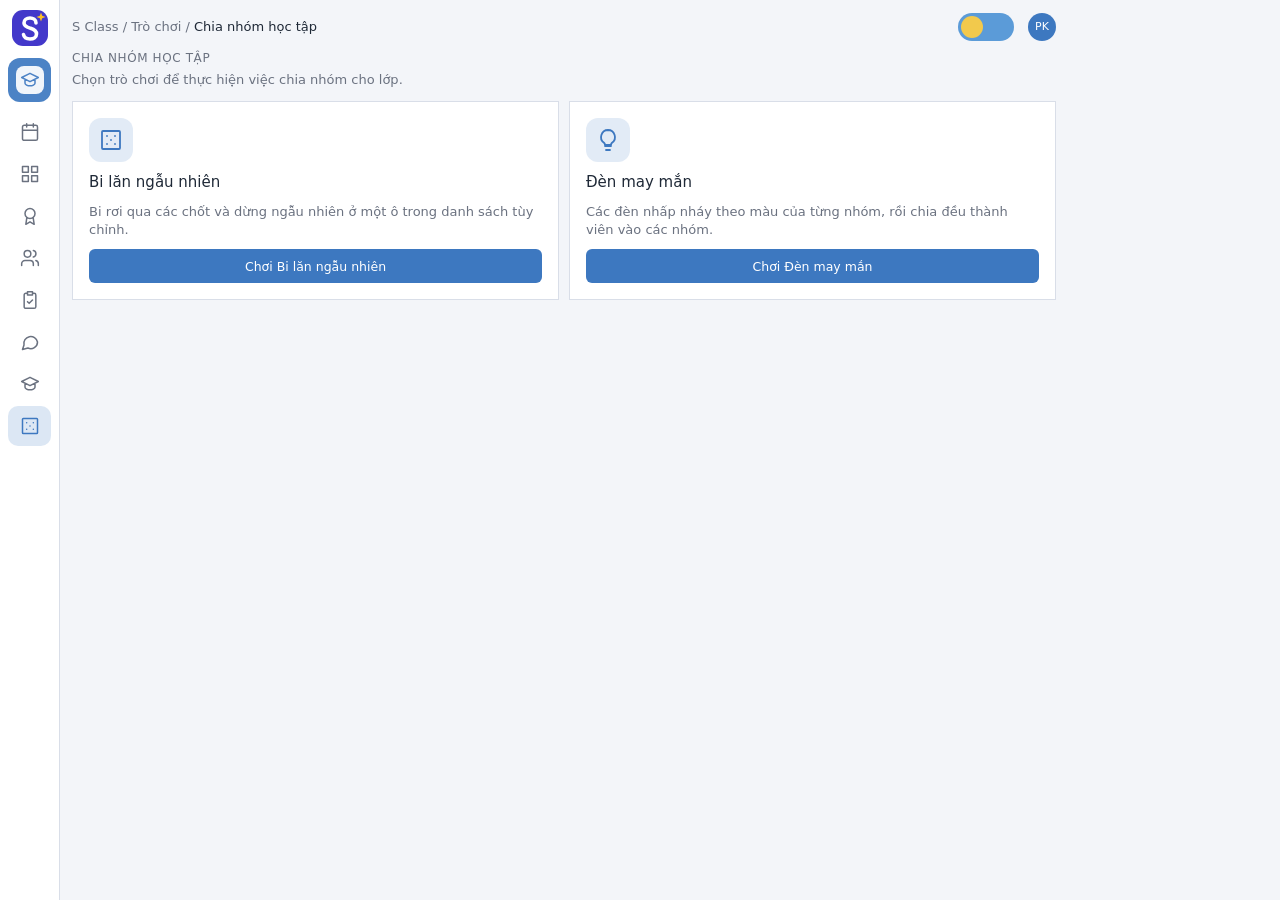
==== chia_nhom.html @ 6516e872 "test trang chia nhóm học tập" ====
<!DOCTYPE html>
<html lang="vi">
<head>
<meta charset="utf-8">
<meta name="viewport" content="width=device-width, initial-scale=1, viewport-fit=cover">
<title>Chia nhóm học tập · S Class</title>
<style>
:root{box-sizing:border-box;padding-top:env(safe-area-inset-top,0px);padding-bottom:env(safe-area-inset-bottom,0px)}
*{box-sizing:border-box}
body{margin:0;background:#F3F5F9}
.app{--acc:#3D78C0;--bg:#F3F5F9;--pn:#fff;--tx:#1F2937;--mu:#6B7280;--bd:#D9DEE8;--sb:#fff;--hdr:#EDF0F6;min-height:100vh;background:var(--bg);color:var(--tx);font:13px/1.4 ui-sans-serif,system-ui,-apple-system,"Segoe UI",Roboto,sans-serif;transition:background .35s,color .35s}
.app[data-theme=dark]{--bg:#0E1320;--pn:#18202F;--tx:#E8EBF2;--mu:#9AA3B5;--bd:#2D3750;--sb:#131A29;--hdr:#202A3F}
svg.i{width:20px;height:20px;flex:none;fill:none;stroke:currentColor;stroke-width:1.8;stroke-linecap:round;stroke-linejoin:round}
.sb{position:fixed;left:0;top:0;bottom:0;width:60px;background:var(--sb);border-right:.5px solid var(--bd);transition:width .25s ease,background .35s;overflow:hidden;z-index:6;white-space:nowrap;padding-top:env(safe-area-inset-top,0px)}
.sb:hover{width:244px}
.lbl{opacity:0;transition:opacity .15s}.sb:hover .lbl{opacity:1;transition:opacity .25s .08s}
.brand{display:flex;align-items:center;gap:10px;height:56px;padding:0 10px}.brand b{font-size:17px;font-weight:500}
.cls{position:relative;margin:2px 8px 10px;height:44px;border-radius:12px;overflow:hidden;background:var(--acc);transition:height .25s ease,background .35s;color:#fff}
.sb:hover .cls{height:70px}
.cls::after{content:"";position:absolute;right:-20px;top:-30px;width:90px;height:90px;border-radius:50%;background:#fff;opacity:.08}
.clogo{position:absolute;left:8px;top:8px;width:28px;height:28px;border-radius:8px;background:rgba(255,255,255,.92);display:flex;align-items:center;justify-content:center;color:var(--acc);transition:all .25s}
.sb:hover .clogo{left:12px;top:12px;width:46px;height:46px;border-radius:12px}
.ctt{position:absolute;left:68px;top:24px;font-size:19px;font-weight:500}
.it{display:flex;align-items:center;gap:14px;height:40px;margin:2px 8px;padding:0 12px;border-radius:10px;color:var(--mu);text-decoration:none;transition:background .15s,color .15s}
.it:hover{background:color-mix(in srgb,var(--acc) 10%,transparent);color:var(--tx)}
.it.on{background:color-mix(in srgb,var(--acc) 18%,transparent);color:var(--acc)}
.mn{margin-left:72px;padding:10px 16px 20px 0;max-width:1000px}
.top{display:flex;align-items:center;justify-content:space-between;height:34px}
.crumb{color:var(--mu)}.crumb b{color:var(--tx);font-weight:500}
.tools{display:flex;align-items:center;gap:14px}
.av{width:28px;height:28px;border-radius:50%;background:var(--acc);color:#fff;display:flex;align-items:center;justify-content:center;font-size:11px;font-weight:500}
.tg{position:relative;width:56px;height:28px;padding:0;border:0;border-radius:14px;background:#5B9BD8;cursor:pointer;transition:background .4s}
.tg .k{position:absolute;top:3px;left:3px;width:22px;height:22px;border-radius:50%;background:#F2C94C;transition:transform .4s,background .4s}
.app[data-theme=dark] .tg{background:#1B2338}.app[data-theme=dark] .tg .k{transform:translateX(28px);background:#CBD0DB}
.ttl{font-size:12px;letter-spacing:.6px;color:var(--mu);margin:6px 0 4px;text-transform:uppercase}
.sub{color:var(--mu);margin:0 0 12px}
.grid{display:grid;grid-template-columns:repeat(2,minmax(0,1fr));gap:10px}
.card{display:flex;flex-direction:column;gap:10px;background:var(--pn);border:1px solid var(--bd);padding:16px}
.ico{width:44px;height:44px;border-radius:12px;background:color-mix(in srgb,var(--acc) 15%,transparent);color:var(--acc);display:flex;align-items:center;justify-content:center}
.ico svg.i{width:24px;height:24px}
.card h3{margin:0;font-size:15px;font-weight:500}
.card p{margin:0;color:var(--mu);flex:1}
.btn{display:inline-flex;align-items:center;justify-content:center;height:34px;padding:0 16px;border-radius:6px;background:var(--acc);color:#fff;font-size:12.5px;text-decoration:none}
.btn:hover{filter:brightness(1.08)}
@media(max-width:760px){.grid{grid-template-columns:1fr}.sb{display:none}.mn{margin-left:0;padding:10px 12px 20px}}
</style>
</head>
<body>
<div class="app" id="app" data-theme="light">
<aside class="sb" aria-label="Menu chính">
  <div class="brand">
    <svg width="40" height="40" viewBox="0 0 40 40" style="flex:none" role="img" aria-label="Logo S Class"><rect x="2" y="2" width="36" height="36" rx="11" fill="#4338CA"/><path d="M26 15C26 11.5 23 10 20 10C16.5 10 14 12 14 15C14 18.5 18 19.5 20.5 20.3C24 21.4 26.5 22.8 26.5 26C26.5 29.3 23.5 31 20 31C16.5 31 14 29.3 13.5 26.5" fill="none" stroke="#fff" stroke-width="3.6" stroke-linecap="round"/><path d="M31 4.5L32.2 7.8L35.5 9L32.2 10.2L31 13.5L29.8 10.2L26.5 9L29.8 7.8Z" fill="#FBBF24"/></svg>
    <b class="lbl">S Class</b>
  </div>
  <div class="cls"><div class="clogo" id="clogo"></div><div class="ctt lbl">Lớp 10A5</div></div>
  <nav id="nav"></nav>
</aside>
<main class="mn">
  <div class="top">
    <div class="crumb">S Class / Trò chơi / <b>Chia nhóm học tập</b></div>
    <div class="tools"><button class="tg" id="th" aria-label="Đổi giao diện sáng hoặc tối"><span class="k"></span></button><div class="av">PK</div></div>
  </div>
  <div class="ttl">Chia nhóm học tập</div>
  <p class="sub">Chọn trò chơi để thực hiện việc chia nhóm cho lớp.</p>
  <div class="grid" id="cards"></div>
</main>
</div>
<script>
// Đổi địa chỉ các trò chơi tại đây khi đưa lên website của bạn
const GAMES=[
  {icon:'dice',name:'Bi lăn ngẫu nhiên',desc:'Bi rơi qua các chốt và dừng ngẫu nhiên ở một ô trong danh sách tùy chỉnh.',href:'/game_chia_nhom/bi_lan.html'},
  {icon:'bulb',name:'Đèn may mắn',desc:'Các đèn nhấp nháy theo màu của từng nhóm, rồi chia đều thành viên vào các nhóm.',href:'/game_chia_nhom/den_nhap_nhay.html'}
];
const P={cal:"M8 2v4M16 2v4M3 10h18M5 4h14a2 2 0 0 1 2 2v14a2 2 0 0 1-2 2H5a2 2 0 0 1-2-2V6a2 2 0 0 1 2-2z",grid:"M3 3h7v7H3zM14 3h7v7h-7zM3 14h7v7H3zM14 14h7v7h-7z",award:"M12 15a6 6 0 1 0 0-12 6 6 0 0 0 0 12zM8.2 13.9 7 22l5-3 5 3-1.2-8.1",users:"M16 21v-2a4 4 0 0 0-4-4H6a4 4 0 0 0-4 4v2M9 11a4 4 0 1 0 0-8 4 4 0 0 0 0 8zM22 21v-2a4 4 0 0 0-3-3.9M16 3.1a4 4 0 0 1 0 7.8",clip:"M9 2h6v4H9zM15 4h2a2 2 0 0 1 2 2v14a2 2 0 0 1-2 2H7a2 2 0 0 1-2-2V6a2 2 0 0 1 2-2h2M9 14l2 2 4-4",chat:"M21 12a8 8 0 0 1-11.5 7.2L3 21l1.8-5.5A8 8 0 1 1 21 12z",school:"M2 9l10-5 10 5-10 5zM6 11v5c0 1.5 3 3 6 3s6-1.5 6-3v-5",dice:"M4 3h16a1 1 0 0 1 1 1v16a1 1 0 0 1-1 1H4a1 1 0 0 1-1-1V4a1 1 0 0 1 1-1zM8 8h.01M16 8h.01M8 16h.01M16 16h.01M12 12h.01",bulb:"M9 18h6M10 22h4M12 2a7 7 0 0 0-4 12.7c.6.5 1 1.3 1 2.3h6c0-1 .4-1.8 1-2.3A7 7 0 0 0 12 2z"};
const ic=k=>'<svg class="i" viewBox="0 0 24 24"><path d="'+P[k]+'"/></svg>';
const $=id=>document.getElementById(id),app=$('app');
$('clogo').innerHTML=ic('school');
$('nav').innerHTML=[['cal','Event'],['grid','Class Map'],['award','Class Committee'],['users','Groups'],['clip','Duty Roster'],['chat','Feedback'],['school','Teachers'],['dice','Chia nhóm học tập',1]].map(a=>'<a class="it'+(a[2]?' on':'')+'">'+ic(a[0])+'<span class="lbl">'+a[1]+'</span></a>').join('');
GAMES.forEach(g=>{
  const c=document.createElement('div'),i=document.createElement('div'),h=document.createElement('h3'),p=document.createElement('p'),a=document.createElement('a');
  c.className='card';i.className='ico';i.innerHTML=ic(g.icon);h.textContent=g.name;p.textContent=g.desc;
  a.className='btn';a.textContent='Chơi '+g.name;a.href=g.href;a.target='_blank';a.rel='noopener';
  c.append(i,h,p,a);$('cards').appendChild(c);
});
$('th').onclick=()=>{app.dataset.theme=app.dataset.theme==='dark'?'light':'dark'};
if(matchMedia('(prefers-color-scheme:dark)').matches)app.dataset.theme='dark';
</script>
</body>
</html>
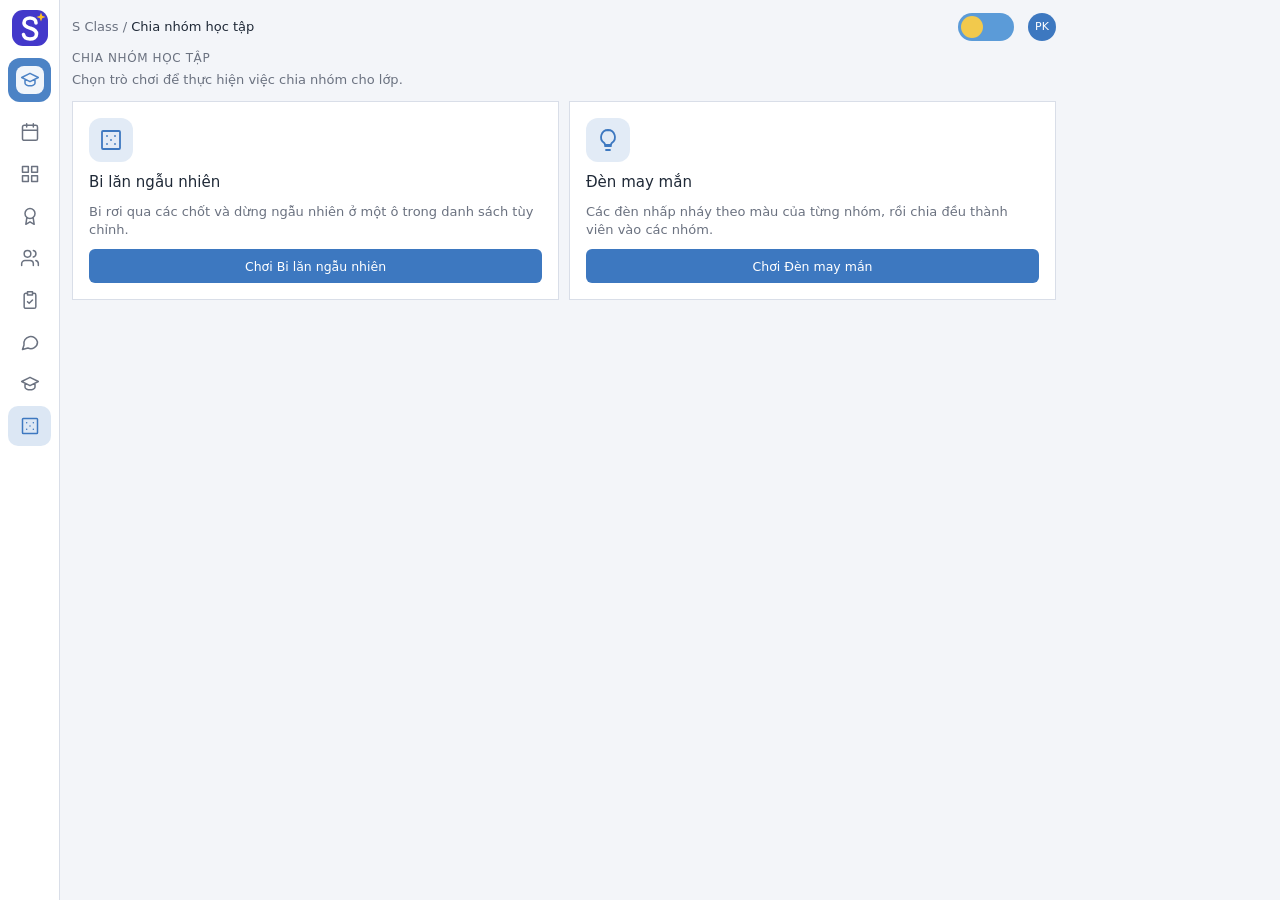
==== commit eaf412cc: "tést chia nhóm lần thứ 10_2" ====
--- a/chia_nhom.html
+++ b/chia_nhom.html
@@ -57,7 +57,7 @@
 </aside>
 <main class="mn">
   <div class="top">
-    <div class="crumb">S Class / Trò chơi / <b>Chia nhóm học tập</b></div>
+    <div class="crumb">S Class / <b>Chia nhóm học tập</b></div>
     <div class="tools"><button class="tg" id="th" aria-label="Đổi giao diện sáng hoặc tối"><span class="k"></span></button><div class="av">PK</div></div>
   </div>
   <div class="ttl">Chia nhóm học tập</div>
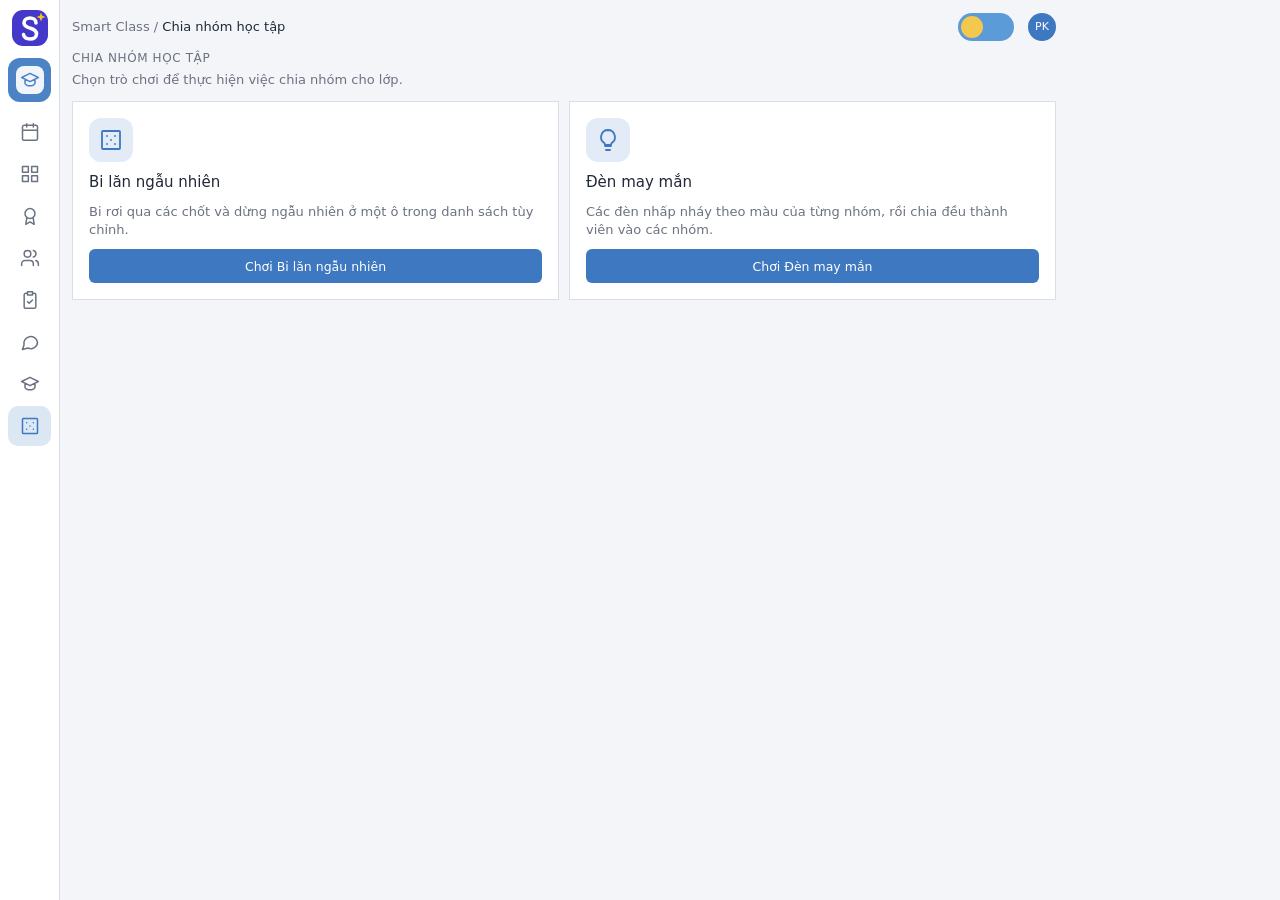
==== commit 56455311: "Update title and branding from 'S Class' to 'Smart Class'" ====
--- a/chia_nhom.html
+++ b/chia_nhom.html
@@ -3,7 +3,7 @@
 <head>
 <meta charset="utf-8">
 <meta name="viewport" content="width=device-width, initial-scale=1, viewport-fit=cover">
-<title>Chia nhóm học tập · S Class</title>
+<title>Chia nhóm học tập · Smart Class</title>
 <style>
 :root{box-sizing:border-box;padding-top:env(safe-area-inset-top,0px);padding-bottom:env(safe-area-inset-bottom,0px)}
 *{box-sizing:border-box}
@@ -49,15 +49,15 @@
 <div class="app" id="app" data-theme="light">
 <aside class="sb" aria-label="Menu chính">
   <div class="brand">
-    <svg width="40" height="40" viewBox="0 0 40 40" style="flex:none" role="img" aria-label="Logo S Class"><rect x="2" y="2" width="36" height="36" rx="11" fill="#4338CA"/><path d="M26 15C26 11.5 23 10 20 10C16.5 10 14 12 14 15C14 18.5 18 19.5 20.5 20.3C24 21.4 26.5 22.8 26.5 26C26.5 29.3 23.5 31 20 31C16.5 31 14 29.3 13.5 26.5" fill="none" stroke="#fff" stroke-width="3.6" stroke-linecap="round"/><path d="M31 4.5L32.2 7.8L35.5 9L32.2 10.2L31 13.5L29.8 10.2L26.5 9L29.8 7.8Z" fill="#FBBF24"/></svg>
-    <b class="lbl">S Class</b>
+    <svg width="40" height="40" viewBox="0 0 40 40" style="flex:none" role="img" aria-label="Logo Smart Class"><rect x="2" y="2" width="36" height="36" rx="11" fill="#4338CA"/><path d="M26 15C26 11.5 23 10 20 10C16.5 10 14 12 14 15C14 18.5 18 19.5 20.5 20.3C24 21.4 26.5 22.8 26.5 26C26.5 29.3 23.5 31 20 31C16.5 31 14 29.3 13.5 26.5" fill="none" stroke="#fff" stroke-width="3.6" stroke-linecap="round"/><path d="M31 4.5L32.2 7.8L35.5 9L32.2 10.2L31 13.5L29.8 10.2L26.5 9L29.8 7.8Z" fill="#FBBF24"/></svg>
+    <b class="lbl">Smart Class</b>
   </div>
   <div class="cls"><div class="clogo" id="clogo"></div><div class="ctt lbl">Lớp 10A5</div></div>
   <nav id="nav"></nav>
 </aside>
 <main class="mn">
   <div class="top">
-    <div class="crumb">S Class / <b>Chia nhóm học tập</b></div>
+    <div class="crumb">Smart Class / <b>Chia nhóm học tập</b></div>
     <div class="tools"><button class="tg" id="th" aria-label="Đổi giao diện sáng hoặc tối"><span class="k"></span></button><div class="av">PK</div></div>
   </div>
   <div class="ttl">Chia nhóm học tập</div>
@@ -69,7 +69,7 @@
 // Đổi địa chỉ các trò chơi tại đây khi đưa lên website của bạn
 const GAMES=[
   {icon:'dice',name:'Bi lăn ngẫu nhiên',desc:'Bi rơi qua các chốt và dừng ngẫu nhiên ở một ô trong danh sách tùy chỉnh.',href:'/game_chia_nhom/bi_lan.html'},
-  {icon:'bulb',name:'Đèn may mắn',desc:'Các đèn nhấp nháy theo màu của từng nhóm, rồi chia đều thành viên vào các nhóm.',href:'/game_chia_nhom/den_nhap_nhay.html'}
+  {icon:'bulb',name:'Đèn may mắn',desc:'Các đèn nhấp nháy theo màu của từng nhóm, rồi chia đều thành viên vào các nhóm.',href:'/game_chia_nhom/den_may_man.html'}
 ];
 const P={cal:"M8 2v4M16 2v4M3 10h18M5 4h14a2 2 0 0 1 2 2v14a2 2 0 0 1-2 2H5a2 2 0 0 1-2-2V6a2 2 0 0 1 2-2z",grid:"M3 3h7v7H3zM14 3h7v7h-7zM3 14h7v7H3zM14 14h7v7h-7z",award:"M12 15a6 6 0 1 0 0-12 6 6 0 0 0 0 12zM8.2 13.9 7 22l5-3 5 3-1.2-8.1",users:"M16 21v-2a4 4 0 0 0-4-4H6a4 4 0 0 0-4 4v2M9 11a4 4 0 1 0 0-8 4 4 0 0 0 0 8zM22 21v-2a4 4 0 0 0-3-3.9M16 3.1a4 4 0 0 1 0 7.8",clip:"M9 2h6v4H9zM15 4h2a2 2 0 0 1 2 2v14a2 2 0 0 1-2 2H7a2 2 0 0 1-2-2V6a2 2 0 0 1 2-2h2M9 14l2 2 4-4",chat:"M21 12a8 8 0 0 1-11.5 7.2L3 21l1.8-5.5A8 8 0 1 1 21 12z",school:"M2 9l10-5 10 5-10 5zM6 11v5c0 1.5 3 3 6 3s6-1.5 6-3v-5",dice:"M4 3h16a1 1 0 0 1 1 1v16a1 1 0 0 1-1 1H4a1 1 0 0 1-1-1V4a1 1 0 0 1 1-1zM8 8h.01M16 8h.01M8 16h.01M16 16h.01M12 12h.01",bulb:"M9 18h6M10 22h4M12 2a7 7 0 0 0-4 12.7c.6.5 1 1.3 1 2.3h6c0-1 .4-1.8 1-2.3A7 7 0 0 0 12 2z"};
 const ic=k=>'<svg class="i" viewBox="0 0 24 24"><path d="'+P[k]+'"/></svg>';
@@ -85,5 +85,7 @@
 $('th').onclick=()=>{app.dataset.theme=app.dataset.theme==='dark'?'light':'dark'};
 if(matchMedia('(prefers-color-scheme:dark)').matches)app.dataset.theme='dark';
 </script>
+<script src="js/i18n/embed-i18n.js"></script>
+<script src="js/i18n/en-embed.js"></script>
 </body>
 </html>
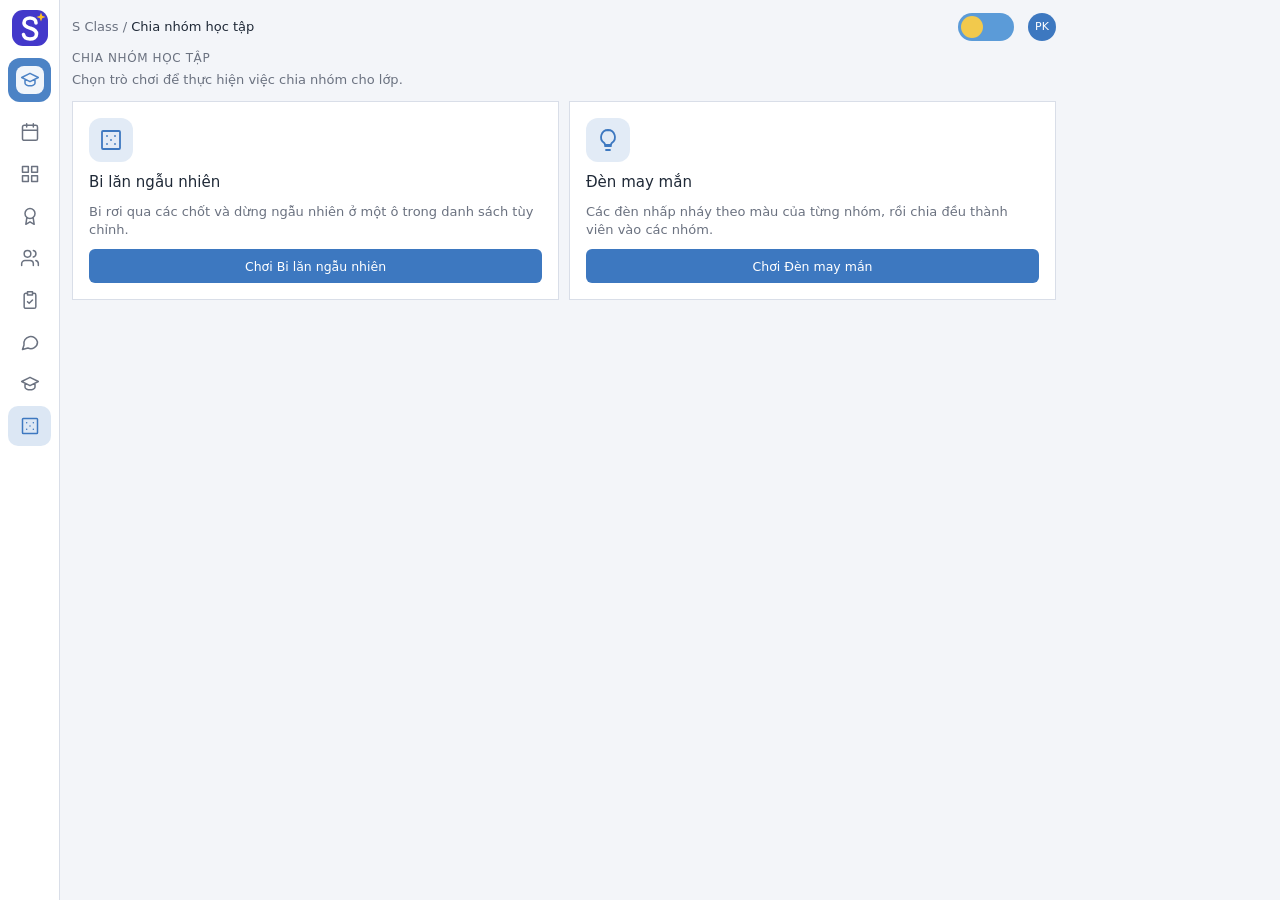
==== commit fd12df09: "Update chia_nhom.html" ====
--- a/chia_nhom.html
+++ b/chia_nhom.html
@@ -3,7 +3,7 @@
 <head>
 <meta charset="utf-8">
 <meta name="viewport" content="width=device-width, initial-scale=1, viewport-fit=cover">
-<title>Chia nhóm học tập · Smart Class</title>
+<title>Chia nhóm học tập · S Class</title>
 <style>
 :root{box-sizing:border-box;padding-top:env(safe-area-inset-top,0px);padding-bottom:env(safe-area-inset-bottom,0px)}
 *{box-sizing:border-box}
@@ -49,15 +49,15 @@
 <div class="app" id="app" data-theme="light">
 <aside class="sb" aria-label="Menu chính">
   <div class="brand">
-    <svg width="40" height="40" viewBox="0 0 40 40" style="flex:none" role="img" aria-label="Logo Smart Class"><rect x="2" y="2" width="36" height="36" rx="11" fill="#4338CA"/><path d="M26 15C26 11.5 23 10 20 10C16.5 10 14 12 14 15C14 18.5 18 19.5 20.5 20.3C24 21.4 26.5 22.8 26.5 26C26.5 29.3 23.5 31 20 31C16.5 31 14 29.3 13.5 26.5" fill="none" stroke="#fff" stroke-width="3.6" stroke-linecap="round"/><path d="M31 4.5L32.2 7.8L35.5 9L32.2 10.2L31 13.5L29.8 10.2L26.5 9L29.8 7.8Z" fill="#FBBF24"/></svg>
-    <b class="lbl">Smart Class</b>
+    <svg width="40" height="40" viewBox="0 0 40 40" style="flex:none" role="img" aria-label="Logo S Class"><rect x="2" y="2" width="36" height="36" rx="11" fill="#4338CA"/><path d="M26 15C26 11.5 23 10 20 10C16.5 10 14 12 14 15C14 18.5 18 19.5 20.5 20.3C24 21.4 26.5 22.8 26.5 26C26.5 29.3 23.5 31 20 31C16.5 31 14 29.3 13.5 26.5" fill="none" stroke="#fff" stroke-width="3.6" stroke-linecap="round"/><path d="M31 4.5L32.2 7.8L35.5 9L32.2 10.2L31 13.5L29.8 10.2L26.5 9L29.8 7.8Z" fill="#FBBF24"/></svg>
+    <b class="lbl">S Class</b>
   </div>
   <div class="cls"><div class="clogo" id="clogo"></div><div class="ctt lbl">Lớp 10A5</div></div>
   <nav id="nav"></nav>
 </aside>
 <main class="mn">
   <div class="top">
-    <div class="crumb">Smart Class / <b>Chia nhóm học tập</b></div>
+    <div class="crumb">S Class / <b>Chia nhóm học tập</b></div>
     <div class="tools"><button class="tg" id="th" aria-label="Đổi giao diện sáng hoặc tối"><span class="k"></span></button><div class="av">PK</div></div>
   </div>
   <div class="ttl">Chia nhóm học tập</div>
